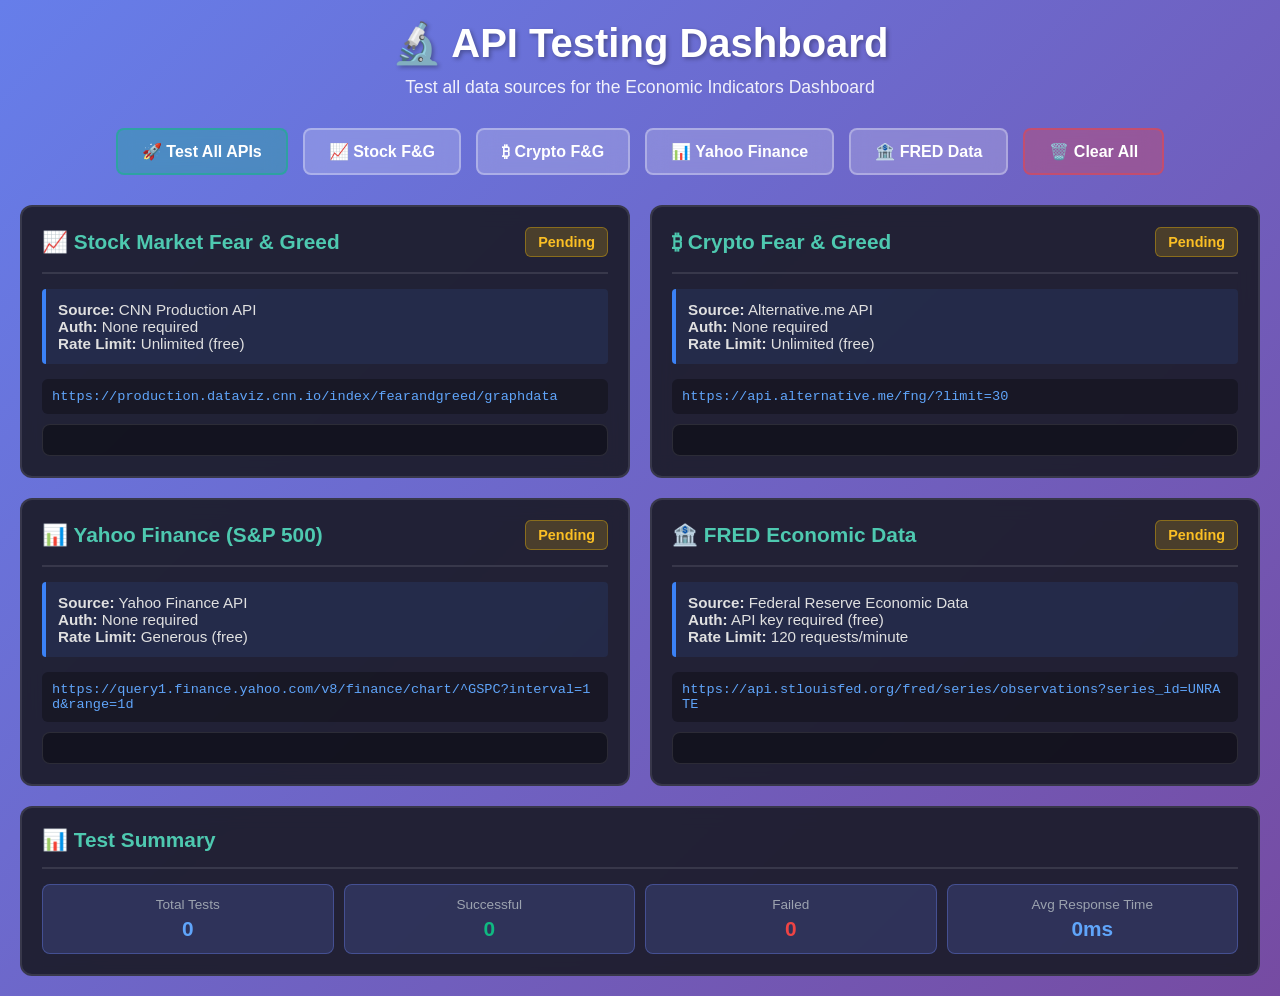
==== test-api.html @ 1c763b47 "Initial commit: Economic Indicators Dashboard" ====
<!DOCTYPE html>
<html lang="en">
<head>
    <meta charset="UTF-8">
    <meta name="viewport" content="width=device-width, initial-scale=1.0">
    <title>API Testing Dashboard - Economic Indicators</title>
    <style>
        * {
            margin: 0;
            padding: 0;
            box-sizing: border-box;
        }

        body {
            font-family: 'Segoe UI', Tahoma, Geneva, Verdana, sans-serif;
            background: linear-gradient(135deg, #667eea 0%, #764ba2 100%);
            padding: 20px;
            color: #e0e0e0;
            min-height: 100vh;
        }

        .container {
            max-width: 1400px;
            margin: 0 auto;
        }

        h1 {
            text-align: center;
            color: white;
            margin-bottom: 10px;
            font-size: 2.5em;
            text-shadow: 2px 2px 4px rgba(0, 0, 0, 0.3);
        }

        .subtitle {
            text-align: center;
            color: rgba(255, 255, 255, 0.9);
            margin-bottom: 30px;
            font-size: 1.1em;
        }

        .controls {
            display: flex;
            justify-content: center;
            gap: 15px;
            margin-bottom: 30px;
            flex-wrap: wrap;
        }

        .btn {
            background: rgba(255, 255, 255, 0.2);
            border: 2px solid rgba(255, 255, 255, 0.3);
            color: white;
            padding: 12px 24px;
            border-radius: 8px;
            cursor: pointer;
            font-size: 1em;
            font-weight: 600;
            transition: all 0.3s ease;
            backdrop-filter: blur(10px);
        }

        .btn:hover {
            background: rgba(255, 255, 255, 0.3);
            border-color: rgba(255, 255, 255, 0.5);
            transform: translateY(-2px);
            box-shadow: 0 4px 12px rgba(0, 0, 0, 0.2);
        }

        .btn:active {
            transform: translateY(0);
        }

        .btn.success {
            background: rgba(16, 185, 129, 0.3);
            border-color: rgba(16, 185, 129, 0.5);
        }

        .btn.danger {
            background: rgba(239, 68, 68, 0.3);
            border-color: rgba(239, 68, 68, 0.5);
        }

        .test-grid {
            display: grid;
            grid-template-columns: repeat(auto-fit, minmax(600px, 1fr));
            gap: 20px;
            margin-bottom: 20px;
        }

        .test-section {
            background: rgba(30, 30, 46, 0.95);
            border: 2px solid rgba(255, 255, 255, 0.1);
            border-radius: 12px;
            padding: 20px;
            backdrop-filter: blur(10px);
        }

        .test-header {
            display: flex;
            justify-content: space-between;
            align-items: center;
            margin-bottom: 15px;
            padding-bottom: 15px;
            border-bottom: 2px solid rgba(255, 255, 255, 0.1);
        }

        .test-title {
            font-size: 1.3em;
            font-weight: bold;
            color: #4ec9b0;
        }

        .status-badge {
            padding: 6px 12px;
            border-radius: 6px;
            font-size: 0.9em;
            font-weight: 600;
        }

        .status-pending {
            background: rgba(234, 179, 8, 0.2);
            color: #fbbf24;
            border: 1px solid rgba(234, 179, 8, 0.4);
        }

        .status-loading {
            background: rgba(59, 130, 246, 0.2);
            color: #60a5fa;
            border: 1px solid rgba(59, 130, 246, 0.4);
            animation: pulse 1.5s infinite;
        }

        .status-success {
            background: rgba(16, 185, 129, 0.2);
            color: #10b981;
            border: 1px solid rgba(16, 185, 129, 0.4);
        }

        .status-error {
            background: rgba(239, 68, 68, 0.2);
            color: #ef4444;
            border: 1px solid rgba(239, 68, 68, 0.4);
        }

        @keyframes pulse {
            0%, 100% { opacity: 1; }
            50% { opacity: 0.5; }
        }

        .test-info {
            background: rgba(59, 130, 246, 0.1);
            border-left: 4px solid #3b82f6;
            padding: 12px;
            margin-bottom: 15px;
            border-radius: 4px;
            font-size: 0.95em;
        }

        .test-url {
            background: rgba(0, 0, 0, 0.3);
            padding: 10px;
            border-radius: 6px;
            margin: 10px 0;
            font-family: 'Courier New', monospace;
            font-size: 0.85em;
            word-break: break-all;
            color: #60a5fa;
        }

        .log-container {
            background: rgba(0, 0, 0, 0.4);
            border: 1px solid rgba(255, 255, 255, 0.1);
            border-radius: 8px;
            padding: 15px;
            max-height: 400px;
            overflow-y: auto;
            font-family: 'Courier New', monospace;
            font-size: 0.85em;
            line-height: 1.6;
        }

        .log-line {
            margin-bottom: 4px;
            padding: 4px 8px;
            border-radius: 4px;
        }

        .log-timestamp {
            color: #6b7280;
            margin-right: 8px;
        }

        .log-info {
            color: #60a5fa;
        }

        .log-success {
            color: #10b981;
            background: rgba(16, 185, 129, 0.1);
        }

        .log-warning {
            color: #fbbf24;
            background: rgba(234, 179, 8, 0.1);
        }

        .log-error {
            color: #ef4444;
            background: rgba(239, 68, 68, 0.1);
        }

        .result-box {
            background: rgba(0, 0, 0, 0.3);
            border: 2px solid rgba(16, 185, 129, 0.3);
            border-radius: 8px;
            padding: 15px;
            margin-top: 15px;
        }

        .result-title {
            color: #10b981;
            font-weight: bold;
            margin-bottom: 10px;
            font-size: 1.1em;
        }

        .result-data {
            font-family: 'Courier New', monospace;
            font-size: 0.9em;
            color: #d4d4d4;
            white-space: pre-wrap;
            word-break: break-word;
        }

        .stats-grid {
            display: grid;
            grid-template-columns: repeat(auto-fit, minmax(150px, 1fr));
            gap: 10px;
            margin-top: 15px;
        }

        .stat-card {
            background: rgba(102, 126, 234, 0.2);
            border: 1px solid rgba(102, 126, 234, 0.4);
            border-radius: 8px;
            padding: 12px;
            text-align: center;
        }

        .stat-label {
            font-size: 0.85em;
            color: #9ca3af;
            margin-bottom: 5px;
        }

        .stat-value {
            font-size: 1.3em;
            font-weight: bold;
            color: #60a5fa;
        }

        @media (max-width: 768px) {
            .test-grid {
                grid-template-columns: 1fr;
            }
            
            h1 {
                font-size: 1.8em;
            }
        }
    </style>
</head>
<body>
    <div class="container">
        <h1>🔬 API Testing Dashboard</h1>
        <p class="subtitle">Test all data sources for the Economic Indicators Dashboard</p>

        <div class="controls">
            <button class="btn success" onclick="testAllAPIs()">🚀 Test All APIs</button>
            <button class="btn" onclick="testStockFearGreed()">📈 Stock F&G</button>
            <button class="btn" onclick="testCryptoFearGreed()">₿ Crypto F&G</button>
            <button class="btn" onclick="testYahooFinance()">📊 Yahoo Finance</button>
            <button class="btn" onclick="testFREDData()">🏦 FRED Data</button>
            <button class="btn danger" onclick="clearAllLogs()">🗑️ Clear All</button>
        </div>

        <div class="test-grid">
            <!-- Stock Market Fear & Greed -->
            <div class="test-section">
                <div class="test-header">
                    <div class="test-title">📈 Stock Market Fear & Greed</div>
                    <div class="status-badge status-pending" id="stock-fg-status">Pending</div>
                </div>
                <div class="test-info">
                    <strong>Source:</strong> CNN Production API<br>
                    <strong>Auth:</strong> None required<br>
                    <strong>Rate Limit:</strong> Unlimited (free)
                </div>
                <div class="test-url" id="stock-fg-url">https://production.dataviz.cnn.io/index/fearandgreed/graphdata</div>
                <div class="log-container" id="stock-fg-log"></div>
                <div class="result-box" id="stock-fg-result" style="display: none;">
                    <div class="result-title">✓ Result</div>
                    <div class="result-data" id="stock-fg-data"></div>
                </div>
            </div>

            <!-- Crypto Fear & Greed -->
            <div class="test-section">
                <div class="test-header">
                    <div class="test-title">₿ Crypto Fear & Greed</div>
                    <div class="status-badge status-pending" id="crypto-fg-status">Pending</div>
                </div>
                <div class="test-info">
                    <strong>Source:</strong> Alternative.me API<br>
                    <strong>Auth:</strong> None required<br>
                    <strong>Rate Limit:</strong> Unlimited (free)
                </div>
                <div class="test-url" id="crypto-fg-url">https://api.alternative.me/fng/?limit=30</div>
                <div class="log-container" id="crypto-fg-log"></div>
                <div class="result-box" id="crypto-fg-result" style="display: none;">
                    <div class="result-title">✓ Result</div>
                    <div class="result-data" id="crypto-fg-data"></div>
                </div>
            </div>

            <!-- Yahoo Finance -->
            <div class="test-section">
                <div class="test-header">
                    <div class="test-title">📊 Yahoo Finance (S&P 500)</div>
                    <div class="status-badge status-pending" id="yahoo-status">Pending</div>
                </div>
                <div class="test-info">
                    <strong>Source:</strong> Yahoo Finance API<br>
                    <strong>Auth:</strong> None required<br>
                    <strong>Rate Limit:</strong> Generous (free)
                </div>
                <div class="test-url" id="yahoo-url">https://query1.finance.yahoo.com/v8/finance/chart/^GSPC?interval=1d&range=1d</div>
                <div class="log-container" id="yahoo-log"></div>
                <div class="result-box" id="yahoo-result" style="display: none;">
                    <div class="result-title">✓ Result</div>
                    <div class="result-data" id="yahoo-data"></div>
                </div>
            </div>

            <!-- FRED Economic Data -->
            <div class="test-section">
                <div class="test-header">
                    <div class="test-title">🏦 FRED Economic Data</div>
                    <div class="status-badge status-pending" id="fred-status">Pending</div>
                </div>
                <div class="test-info">
                    <strong>Source:</strong> Federal Reserve Economic Data<br>
                    <strong>Auth:</strong> API key required (free)<br>
                    <strong>Rate Limit:</strong> 120 requests/minute
                </div>
                <div class="test-url" id="fred-url">https://api.stlouisfed.org/fred/series/observations?series_id=UNRATE</div>
                <div class="log-container" id="fred-log"></div>
                <div class="result-box" id="fred-result" style="display: none;">
                    <div class="result-title">✓ Result</div>
                    <div class="result-data" id="fred-data"></div>
                </div>
            </div>
        </div>

        <!-- Summary Stats -->
        <div class="test-section">
            <div class="test-header">
                <div class="test-title">📊 Test Summary</div>
            </div>
            <div class="stats-grid">
                <div class="stat-card">
                    <div class="stat-label">Total Tests</div>
                    <div class="stat-value" id="stat-total">0</div>
                </div>
                <div class="stat-card">
                    <div class="stat-label">Successful</div>
                    <div class="stat-value" id="stat-success" style="color: #10b981;">0</div>
                </div>
                <div class="stat-card">
                    <div class="stat-label">Failed</div>
                    <div class="stat-value" id="stat-failed" style="color: #ef4444;">0</div>
                </div>
                <div class="stat-card">
                    <div class="stat-label">Avg Response Time</div>
                    <div class="stat-value" id="stat-time">0ms</div>
                </div>
            </div>
        </div>
    </div>

    <script>
        // Statistics tracking
        let stats = {
            total: 0,
            success: 0,
            failed: 0,
            times: []
        };

        // Logging utility
        function log(containerId, message, type = 'info') {
            const container = document.getElementById(containerId);
            const timestamp = new Date().toLocaleTimeString();
            const line = document.createElement('div');
            line.className = `log-line log-${type}`;
            line.innerHTML = `<span class="log-timestamp">[${timestamp}]</span>${message}`;
            container.appendChild(line);
            container.scrollTop = container.scrollHeight;
        }

        // Update status badge
        function updateStatus(statusId, status) {
            const badge = document.getElementById(statusId);
            badge.className = `status-badge status-${status}`;
            badge.textContent = status.charAt(0).toUpperCase() + status.slice(1);
        }

        // Show result
        function showResult(resultId, dataId, data) {
            document.getElementById(resultId).style.display = 'block';
            document.getElementById(dataId).textContent = JSON.stringify(data, null, 2);
        }

        // Update statistics
        function updateStats() {
            document.getElementById('stat-total').textContent = stats.total;
            document.getElementById('stat-success').textContent = stats.success;
            document.getElementById('stat-failed').textContent = stats.failed;
            const avgTime = stats.times.length > 0 
                ? Math.round(stats.times.reduce((a, b) => a + b, 0) / stats.times.length)
                : 0;
            document.getElementById('stat-time').textContent = avgTime + 'ms';
        }

        // Test Stock Market Fear & Greed
        async function testStockFearGreed() {
            const logId = 'stock-fg-log';
            const statusId = 'stock-fg-status';
            
            updateStatus(statusId, 'loading');
            log(logId, '🚀 Starting Stock Market Fear & Greed test...', 'info');
            
            const startTime = performance.now();
            stats.total++;
            
            try {
                const url = 'https://production.dataviz.cnn.io/index/fearandgreed/graphdata';
                log(logId, `📡 Fetching: ${url}`, 'info');
                
                const response = await fetch(url);
                const endTime = performance.now();
                const duration = Math.round(endTime - startTime);
                stats.times.push(duration);
                
                log(logId, `✓ Response received in ${duration}ms`, 'success');
                log(logId, `Status: ${response.status} ${response.statusText}`, response.ok ? 'success' : 'error');
                
                if (!response.ok) {
                    throw new Error(`HTTP ${response.status}`);
                }
                
                const data = await response.json();
                log(logId, `✓ JSON parsed successfully`, 'success');
                log(logId, `Data keys: ${Object.keys(data).join(', ')}`, 'info');
                
                if (data.fear_and_greed && data.fear_and_greed.score !== undefined) {
                    const value = Math.round(data.fear_and_greed.score);
                    const classification = data.fear_and_greed.rating;
                    log(logId, `✓ Value: ${value}, Classification: ${classification}`, 'success');
                    
                    showResult('stock-fg-result', 'stock-fg-data', {
                        value: value,
                        classification: classification,
                        timestamp: data.fear_and_greed.timestamp,
                        previous_close: data.fear_and_greed.previous_close,
                        previous_1_week: data.fear_and_greed.previous_1_week
                    });
                    
                    updateStatus(statusId, 'success');
                    stats.success++;
                } else {
                    throw new Error('Invalid data structure');
                }
                
            } catch (error) {
                log(logId, `✗ Error: ${error.message}`, 'error');
                updateStatus(statusId, 'error');
                stats.failed++;
            }
            
            updateStats();
        }

        // Test Crypto Fear & Greed
        async function testCryptoFearGreed() {
            const logId = 'crypto-fg-log';
            const statusId = 'crypto-fg-status';
            
            updateStatus(statusId, 'loading');
            log(logId, '🚀 Starting Crypto Fear & Greed test...', 'info');
            
            const startTime = performance.now();
            stats.total++;
            
            try {
                const url = 'https://api.alternative.me/fng/?limit=30';
                log(logId, `📡 Fetching: ${url}`, 'info');
                
                const response = await fetch(url);
                const endTime = performance.now();
                const duration = Math.round(endTime - startTime);
                stats.times.push(duration);
                
                log(logId, `✓ Response received in ${duration}ms`, 'success');
                log(logId, `Status: ${response.status} ${response.statusText}`, response.ok ? 'success' : 'error');
                
                if (!response.ok) {
                    throw new Error(`HTTP ${response.status}`);
                }
                
                const data = await response.json();
                log(logId, `✓ JSON parsed successfully`, 'success');
                
                if (data && data.data && data.data.length > 0) {
                    const latest = data.data[0];
                    const value = parseInt(latest.value);
                    const classification = latest.value_classification;
                    log(logId, `✓ Value: ${value}, Classification: ${classification}`, 'success');
                    log(logId, `Historical data points: ${data.data.length}`, 'info');
                    
                    showResult('crypto-fg-result', 'crypto-fg-data', {
                        value: value,
                        classification: classification,
                        timestamp: new Date(parseInt(latest.timestamp) * 1000).toLocaleString(),
                        time_until_update: latest.time_until_update + ' seconds',
                        historical_points: data.data.length
                    });
                    
                    updateStatus(statusId, 'success');
                    stats.success++;
                } else {
                    throw new Error('Invalid data structure');
                }
                
            } catch (error) {
                log(logId, `✗ Error: ${error.message}`, 'error');
                updateStatus(statusId, 'error');
                stats.failed++;
            }
            
            updateStats();
        }

        // Test Yahoo Finance
        async function testYahooFinance() {
            const logId = 'yahoo-log';
            const statusId = 'yahoo-status';
            
            updateStatus(statusId, 'loading');
            log(logId, '🚀 Starting Yahoo Finance test (S&P 500)...', 'info');
            
            const startTime = performance.now();
            stats.total++;
            
            try {
                const url = 'https://query1.finance.yahoo.com/v8/finance/chart/^GSPC?interval=1d&range=1d';
                log(logId, `📡 Attempting direct fetch...`, 'info');
                
                let response, data;
                
                // Try direct first
                try {
                    response = await fetch(url);
                    if (response.ok) {
                        data = await response.json();
                        log(logId, `✓ Direct fetch successful!`, 'success');
                    }
                } catch (corsError) {
                    log(logId, `⚠ Direct fetch blocked by CORS, trying proxy...`, 'warning');
                    
                    // Try with proxy
                    const proxyUrl = 'https://api.allorigins.win/raw?url=' + encodeURIComponent(url);
                    response = await fetch(proxyUrl);
                    data = await response.json();
                    log(logId, `✓ Proxy fetch successful!`, 'success');
                }
                
                const endTime = performance.now();
                const duration = Math.round(endTime - startTime);
                stats.times.push(duration);
                
                log(logId, `✓ Response received in ${duration}ms`, 'success');
                
                if (data && data.chart && data.chart.result && data.chart.result.length > 0) {
                    const result = data.chart.result[0];
                    const meta = result.meta;
                    
                    const price = meta.regularMarketPrice;
                    const previousClose = meta.chartPreviousClose || meta.previousClose;
                    const change = price - previousClose;
                    const changePercent = (change / previousClose) * 100;
                    
                    log(logId, `✓ Price: ${price.toFixed(2)}`, 'success');
                    log(logId, `✓ Change: ${change >= 0 ? '+' : ''}${change.toFixed(2)} (${changePercent.toFixed(2)}%)`, 'success');
                    
                    showResult('yahoo-result', 'yahoo-data', {
                        symbol: meta.symbol,
                        price: price.toFixed(2),
                        previousClose: previousClose.toFixed(2),
                        change: change.toFixed(2),
                        changePercent: changePercent.toFixed(2) + '%',
                        currency: meta.currency,
                        exchangeName: meta.exchangeName,
                        marketState: meta.marketState
                    });
                    
                    updateStatus(statusId, 'success');
                    stats.success++;
                } else {
                    throw new Error('Invalid data structure');
                }
                
            } catch (error) {
                log(logId, `✗ Error: ${error.message}`, 'error');
                updateStatus(statusId, 'error');
                stats.failed++;
            }
            
            updateStats();
        }

        // Test FRED Data
        async function testFREDData() {
            const logId = 'fred-log';
            const statusId = 'fred-status';
            
            updateStatus(statusId, 'loading');
            log(logId, '🚀 Starting FRED API test (Unemployment Rate)...', 'info');
            
            const startTime = performance.now();
            stats.total++;
            
            try {
                const apiKey = 'demo'; // Using demo key
                const url = `https://api.stlouisfed.org/fred/series/observations?series_id=UNRATE&api_key=${apiKey}&file_type=json&limit=1&sort_order=desc`;
                log(logId, `📡 Fetching: UNRATE series`, 'info');
                log(logId, `⚠ Note: Using 'demo' API key (limited functionality)`, 'warning');
                
                const response = await fetch(url);
                const endTime = performance.now();
                const duration = Math.round(endTime - startTime);
                stats.times.push(duration);
                
                log(logId, `✓ Response received in ${duration}ms`, 'success');
                log(logId, `Status: ${response.status} ${response.statusText}`, response.ok ? 'success' : 'error');
                
                if (!response.ok) {
                    throw new Error(`HTTP ${response.status} - Get free API key at https://fred.stlouisfed.org/docs/api/api_key.html`);
                }
                
                const data = await response.json();
                log(logId, `✓ JSON parsed successfully`, 'success');
                
                if (data.observations && data.observations.length > 0) {
                    const latest = data.observations[0];
                    log(logId, `✓ Latest value: ${latest.value}% (${latest.date})`, 'success');
                    
                    showResult('fred-result', 'fred-data', {
                        series: 'UNRATE (Unemployment Rate)',
                        value: latest.value + '%',
                        date: latest.date,
                        note: 'Using demo API key - get your own for full access'
                    });
                    
                    updateStatus(statusId, 'success');
                    stats.success++;
                } else {
                    throw new Error('No data returned - API key may be invalid');
                }
                
            } catch (error) {
                log(logId, `✗ Error: ${error.message}`, 'error');
                log(logId, `💡 Tip: Get a free API key at https://fred.stlouisfed.org/docs/api/api_key.html`, 'warning');
                updateStatus(statusId, 'error');
                stats.failed++;
            }
            
            updateStats();
        }

        // Test all APIs
        async function testAllAPIs() {
            clearAllLogs();
            await testStockFearGreed();
            await new Promise(resolve => setTimeout(resolve, 500));
            await testCryptoFearGreed();
            await new Promise(resolve => setTimeout(resolve, 500));
            await testYahooFinance();
            await new Promise(resolve => setTimeout(resolve, 500));
            await testFREDData();
        }

        // Clear all logs
        function clearAllLogs() {
            const logContainers = document.querySelectorAll('.log-container');
            logContainers.forEach(container => container.innerHTML = '');
            
            const resultBoxes = document.querySelectorAll('.result-box');
            resultBoxes.forEach(box => box.style.display = 'none');
            
            const statusBadges = document.querySelectorAll('.status-badge');
            statusBadges.forEach(badge => {
                badge.className = 'status-badge status-pending';
                badge.textContent = 'Pending';
            });
            
            stats = { total: 0, success: 0, failed: 0, times: [] };
            updateStats();
        }

        // Initialize
        updateStats();
    </script>
</body>
</html>
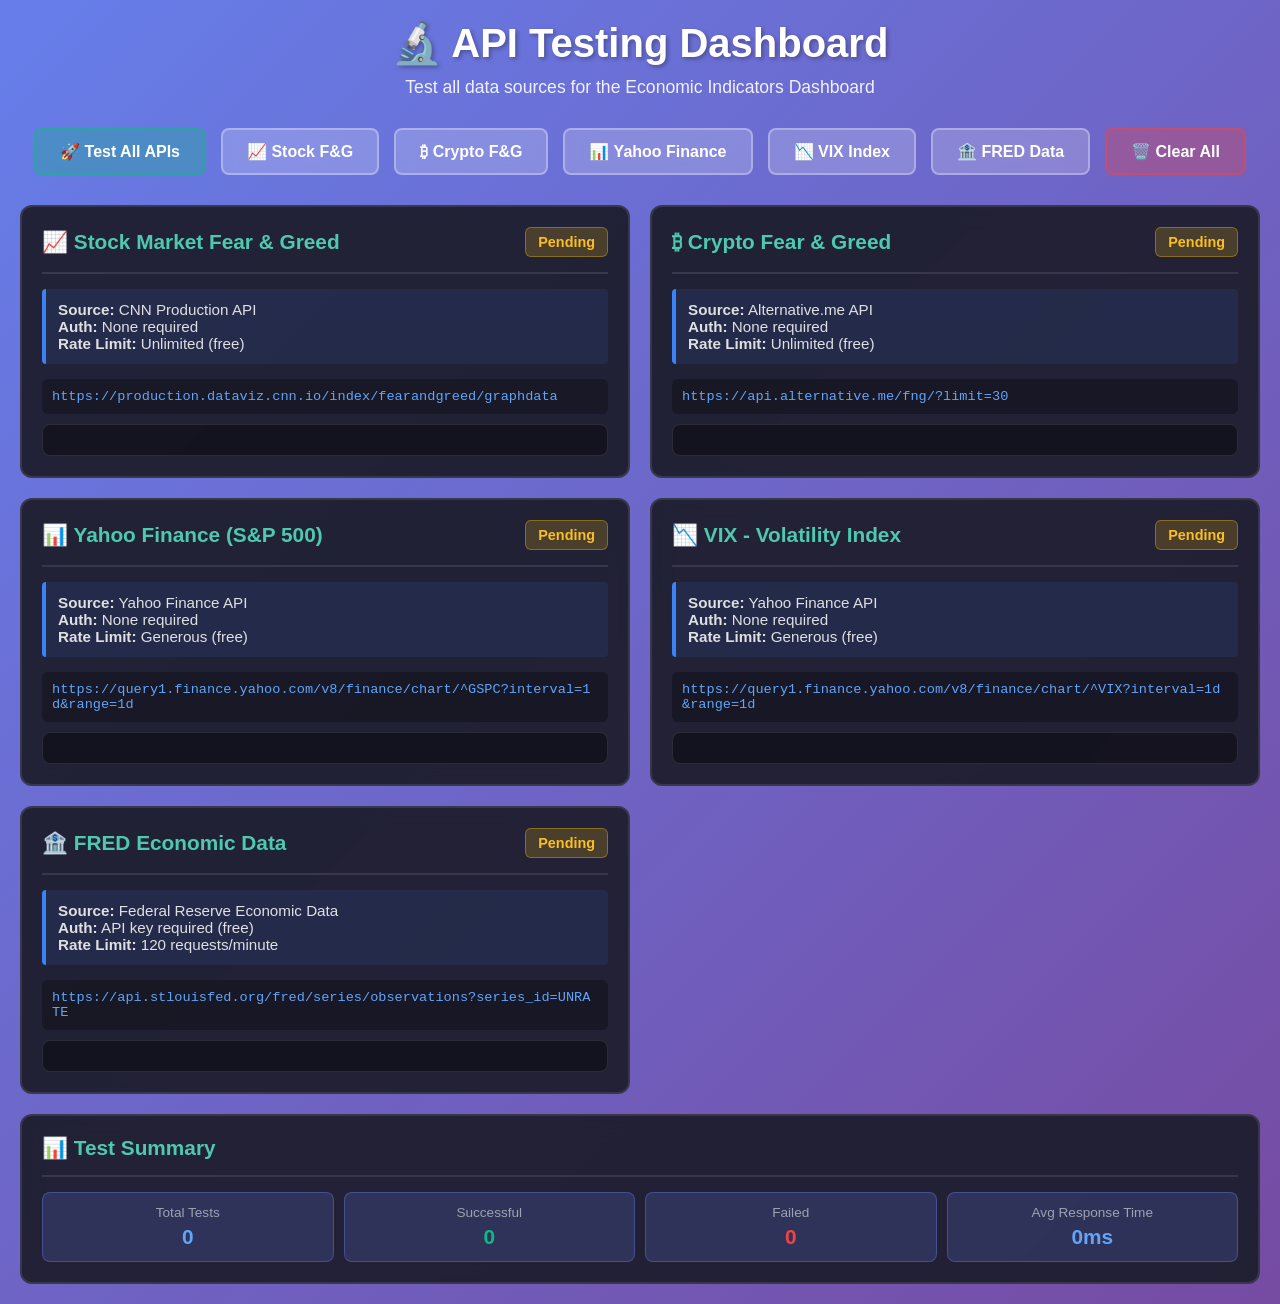
==== commit 7e78d271: "Vix data section added" ====
--- a/test-api.html
+++ b/test-api.html
@@ -281,6 +281,7 @@
             <button class="btn" onclick="testStockFearGreed()">📈 Stock F&G</button>
             <button class="btn" onclick="testCryptoFearGreed()">₿ Crypto F&G</button>
             <button class="btn" onclick="testYahooFinance()">📊 Yahoo Finance</button>
+            <button class="btn" onclick="testVIX()">📉 VIX Index</button>
             <button class="btn" onclick="testFREDData()">🏦 FRED Data</button>
             <button class="btn danger" onclick="clearAllLogs()">🗑️ Clear All</button>
         </div>
@@ -340,6 +341,25 @@
                 <div class="result-box" id="yahoo-result" style="display: none;">
                     <div class="result-title">✓ Result</div>
                     <div class="result-data" id="yahoo-data"></div>
+                </div>
+            </div>
+
+            <!-- VIX Volatility Index -->
+            <div class="test-section">
+                <div class="test-header">
+                    <div class="test-title">📉 VIX - Volatility Index</div>
+                    <div class="status-badge status-pending" id="vix-status">Pending</div>
+                </div>
+                <div class="test-info">
+                    <strong>Source:</strong> Yahoo Finance API<br>
+                    <strong>Auth:</strong> None required<br>
+                    <strong>Rate Limit:</strong> Generous (free)
+                </div>
+                <div class="test-url" id="vix-url">https://query1.finance.yahoo.com/v8/finance/chart/^VIX?interval=1d&range=1d</div>
+                <div class="log-container" id="vix-log"></div>
+                <div class="result-box" id="vix-result" style="display: none;">
+                    <div class="result-title">✓ Result</div>
+                    <div class="result-data" id="vix-data"></div>
                 </div>
             </div>
 
@@ -630,6 +650,91 @@
             updateStats();
         }
 
+        // Test VIX
+        async function testVIX() {
+            const logId = 'vix-log';
+            const statusId = 'vix-status';
+            
+            updateStatus(statusId, 'loading');
+            log(logId, '🚀 Starting VIX test...', 'info');
+            
+            const startTime = performance.now();
+            stats.total++;
+            
+            try {
+                const url = 'https://query1.finance.yahoo.com/v8/finance/chart/^VIX?interval=1d&range=1d';
+                log(logId, `📡 Attempting direct fetch...`, 'info');
+                
+                let response, data;
+                
+                // Try direct first
+                try {
+                    response = await fetch(url);
+                    if (response.ok) {
+                        data = await response.json();
+                        log(logId, `✓ Direct fetch successful!`, 'success');
+                    }
+                } catch (corsError) {
+                    log(logId, `⚠ Direct fetch blocked by CORS, trying proxy...`, 'warning');
+                    
+                    // Try with proxy
+                    const proxyUrl = 'https://api.allorigins.win/raw?url=' + encodeURIComponent(url);
+                    response = await fetch(proxyUrl);
+                    data = await response.json();
+                    log(logId, `✓ Proxy fetch successful!`, 'success');
+                }
+                
+                const endTime = performance.now();
+                const duration = Math.round(endTime - startTime);
+                stats.times.push(duration);
+                
+                log(logId, `✓ Response received in ${duration}ms`, 'success');
+                
+                if (data && data.chart && data.chart.result && data.chart.result.length > 0) {
+                    const result = data.chart.result[0];
+                    const meta = result.meta;
+                    
+                    const price = meta.regularMarketPrice;
+                    const previousClose = meta.chartPreviousClose || meta.previousClose;
+                    const change = price - previousClose;
+                    const changePercent = (change / previousClose) * 100;
+                    
+                    // VIX classification
+                    let classification;
+                    if (price < 12) classification = 'Low Volatility';
+                    else if (price < 20) classification = 'Normal Volatility';
+                    else if (price < 30) classification = 'Elevated Volatility';
+                    else if (price < 40) classification = 'High Volatility';
+                    else classification = 'Extreme Volatility';
+                    
+                    log(logId, `✓ VIX: ${price.toFixed(2)} - ${classification}`, 'success');
+                    log(logId, `✓ Change: ${change >= 0 ? '+' : ''}${change.toFixed(2)} (${changePercent.toFixed(2)}%)`, 'success');
+                    
+                    showResult('vix-result', 'vix-data', {
+                        symbol: meta.symbol,
+                        price: price.toFixed(2),
+                        classification: classification,
+                        previousClose: previousClose.toFixed(2),
+                        change: change.toFixed(2),
+                        changePercent: changePercent.toFixed(2) + '%',
+                        marketState: meta.marketState
+                    });
+                    
+                    updateStatus(statusId, 'success');
+                    stats.success++;
+                } else {
+                    throw new Error('Invalid data structure');
+                }
+                
+            } catch (error) {
+                log(logId, `✗ Error: ${error.message}`, 'error');
+                updateStatus(statusId, 'error');
+                stats.failed++;
+            }
+            
+            updateStats();
+        }
+
         // Test FRED Data
         async function testFREDData() {
             const logId = 'fred-log';
